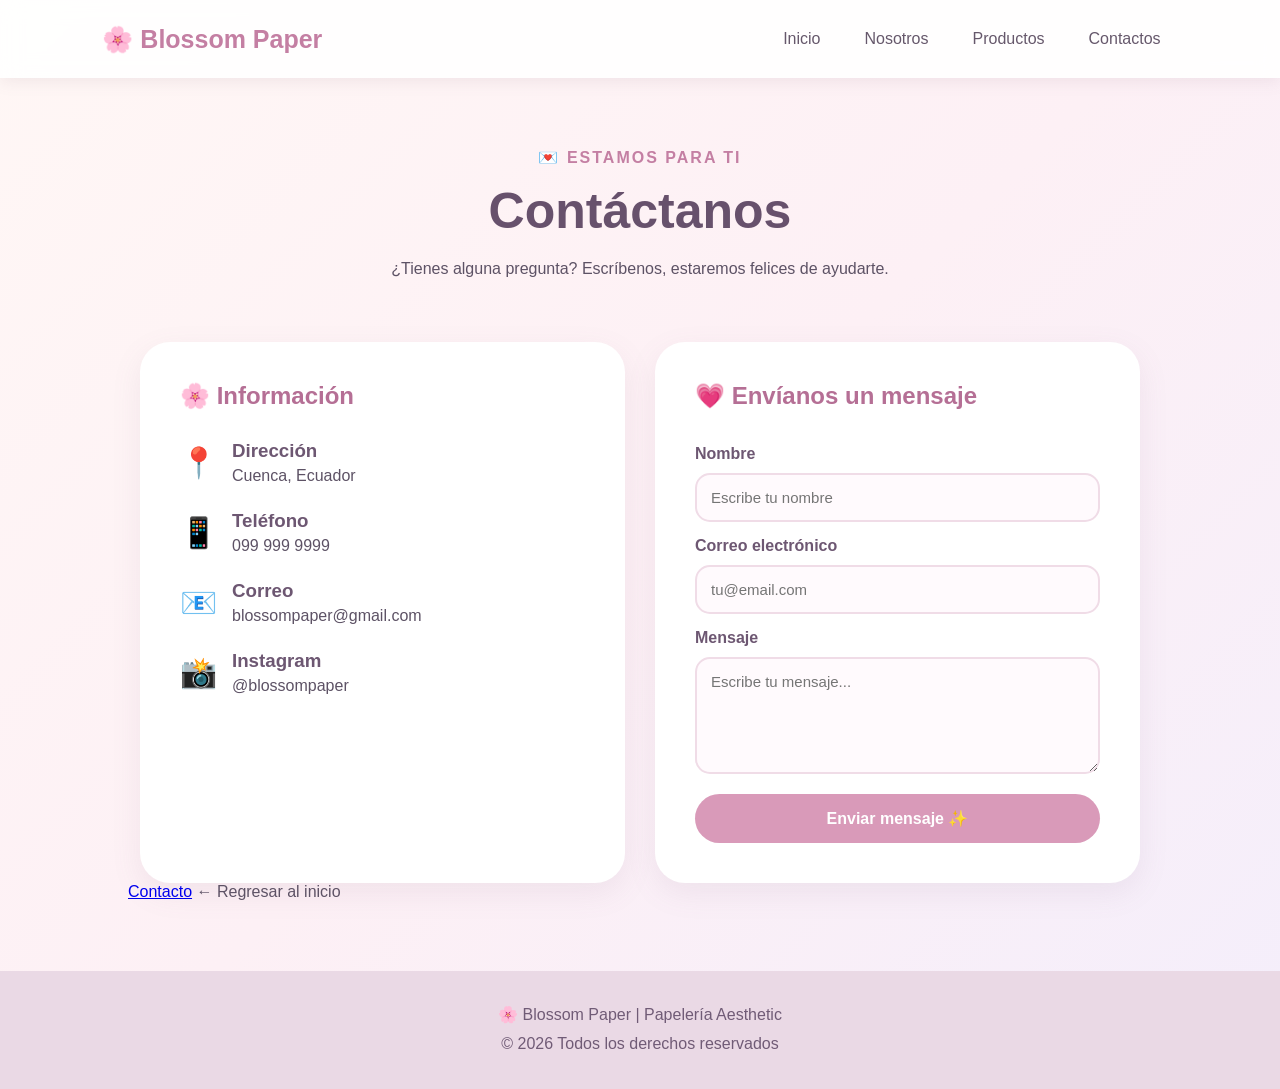
==== contactos.html @ 8117bee9 "Update contactos.html" ====
<!DOCTYPE html>
<html lang="es">

<head>

    <meta charset="UTF-8">

    <meta name="viewport"
          content="width=device-width, initial-scale=1.0">

    <title>Contactos | Blossom Paper</title>

    <link rel="stylesheet" href="style.css">

</head>


<body>


<header>

    <div class="logo">🌸 Blossom Paper</div>

    <nav>

        <a href="index.html">Inicio</a>

        <a href="nosotros.html">Nosotros</a>

        <a href="productos.html">Productos</a>

        <a href="contactos.html">Contactos</a>

    </nav>

</header>


<section class="pagina">


    <div class="titulo-pagina">

        <p>💌 ESTAMOS PARA TI</p>

        <h1>Contáctanos</h1>

        <p>
            ¿Tienes alguna pregunta?
            Escríbenos, estaremos felices de ayudarte.
        </p>

    </div>


    <div class="contacto-container">


        <div class="contacto-info">

            <h2>🌸 Información</h2>

            <div class="dato">

                <span>📍</span>

                <div>

                    <h3>Dirección</h3>

                    <p>Cuenca, Ecuador</p>

                </div>

            </div>


            <div class="dato">

                <span>📱</span>

                <div>

                    <h3>Teléfono</h3>

                    <p>099 999 9999</p>

                </div>

            </div>


            <div class="dato">

                <span>📧</span>

                <div>

                    <h3>Correo</h3>

                    <p>blossompaper@gmail.com</p>

                </div>

            </div>


            <div class="dato">

                <span>📸</span>

                <div>

                    <h3>Instagram</h3>

                    <p>@blossompaper</p>

                </div>

            </div>

        </div>



        <div class="formulario">

            <h2>💗 Envíanos un mensaje</h2>

            <form>

                <label>Nombre</label>

                <input type="text"
                       placeholder="Escribe tu nombre">

                <label>Correo electrónico</label>

                <input type="email"
                       placeholder="tu@email.com">

                <label>Mensaje</label>

                <textarea rows="5"
                          placeholder="Escribe tu mensaje..."></textarea>

                <button type="submit">
                    Enviar mensaje ✨
                </button>

            </form>

        </div>

    </div>


 <a href="contactos/">Contacto</a>
        ← Regresar al inicio
    </a>


</section>


<footer>

    <p>🌸 Blossom Paper | Papelería Aesthetic</p>

    <p>© 2026 Todos los derechos reservados</p>

</footer>


</body>

</html>
---- style.css ----
/* ==============================
   CONFIGURACIÓN GENERAL
================================ */

* {
    margin: 0;
    padding: 0;
    box-sizing: border-box;
}


body {

    font-family: "Segoe UI", Arial, sans-serif;

    background:
        linear-gradient(
            135deg,
            #fff7f5,
            #fdf0f5,
            #f4eefb
        );

    color: #5d5265;

    min-height: 100vh;
}


/* ==============================
   ENCABEZADO
================================ */

header {

    width: 100%;

    background: rgba(255, 255, 255, 0.90);

    backdrop-filter: blur(10px);

    display: flex;

    justify-content: space-between;

    align-items: center;

    padding: 20px 8%;

    box-shadow: 0 4px 15px rgba(130, 100, 120, 0.10);

    position: sticky;

    top: 0;

    z-index: 100;
}


.logo {

    font-size: 25px;

    font-weight: bold;

    color: #c47fa3;

}


nav {

    display: flex;

    gap: 10px;
}


nav a {

    text-decoration: none;

    color: #66586b;

    padding: 10px 17px;

    border-radius: 20px;

    transition: 0.3s;

}


nav a:hover {

    background: #f6dce9;

    color: #a95882;

}


/* ==============================
   INICIO
================================ */

.hero {

    min-height: 600px;

    display: flex;

    align-items: center;

    justify-content: space-between;

    gap: 60px;

    padding: 80px 10%;

}


.hero-text {

    max-width: 600px;
}


.subtitulo {

    color: #c47fa3;

    letter-spacing: 2px;

    font-weight: bold;

    margin-bottom: 15px;
}


.hero h1 {

    font-size: 60px;

    line-height: 1.1;

    color: #66506b;

    margin-bottom: 25px;
}


.hero-text > p {

    font-size: 18px;

    line-height: 1.8;

    margin-bottom: 30px;
}


.boton {

    display: inline-block;

    text-decoration: none;

    background: #d99ab9;

    color: white;

    padding: 14px 28px;

    border-radius: 30px;

    font-weight: bold;

    transition: 0.3s;

    box-shadow: 0 6px 15px rgba(200, 130, 165, 0.25);
}


.boton:hover {

    background: #bd769d;

    transform: translateY(-3px);
}


/* TARJETA DEL INICIO */

.hero-card {

    width: 350px;

    height: 350px;

    background: linear-gradient(
        145deg,
        #f7dce8,
        #e9ddf5
    );

    border-radius: 50px;

    display: flex;

    flex-direction: column;

    align-items: center;

    justify-content: center;

    text-align: center;

    box-shadow:
        0 20px 40px rgba(150, 120, 150, 0.15);

    transform: rotate(3deg);
}


.hero-card .flor {

    font-size: 80px;

    margin-bottom: 15px;
}


.hero-card h2 {

    color: #6d5772;

    margin-bottom: 10px;
}


.hero-card p {

    width: 70%;

    line-height: 1.6;
}


/* ==============================
   BIENVENIDA
================================ */

.bienvenida {

    text-align: center;

    padding: 80px 10%;

    background: rgba(255,255,255,0.5);
}


.bienvenida h2 {

    font-size: 35px;

    color: #725c76;

    margin-bottom: 20px;
}


.bienvenida > p {

    max-width: 700px;

    margin: auto;

    line-height: 1.7;
}


.categorias {

    display: flex;

    justify-content: center;

    gap: 25px;

    margin-top: 40px;

    flex-wrap: wrap;
}


.categoria {

    background: white;

    padding: 30px;

    width: 250px;

    border-radius: 25px;

    box-shadow:
        0 10px 30px rgba(140,110,140,0.10);

    transition: 0.3s;
}


.categoria:hover {

    transform: translateY(-8px);
}


.categoria span {

    font-size: 45px;
}


.categoria h3 {

    margin: 15px 0 10px;

    color: #705b76;
}


/* ==============================
   PÁGINAS INTERNAS
================================ */

.pagina {

    padding: 70px 10%;

    min-height: 750px;
}


.titulo-pagina {

    text-align: center;

    margin-bottom: 60px;
}


.titulo-pagina p:first-child {

    color: #c47fa3;

    font-weight: bold;

    letter-spacing: 2px;
}


.titulo-pagina h1 {

    font-size: 50px;

    color: #67516c;

    margin: 15px 0;
}


.titulo-pagina p:last-child {

    line-height: 1.7;
}


/* ==============================
   NOSOTROS
================================ */

.nosotros-contenido {

    display: grid;

    grid-template-columns: 1fr 1fr;

    gap: 30px;

    margin-bottom: 50px;
}


.nosotros-texto,
.mision {

    background: white;

    padding: 40px;

    border-radius: 30px;

    box-shadow: 0 10px 30px rgba(140,110,140,0.10);
}


.nosotros-texto h2,
.mision h2 {

    color: #b56f95;

    margin-bottom: 20px;
}


.nosotros-texto p,
.mision p {

    line-height: 1.8;

    margin-bottom: 15px;
}


.mision {

    background: linear-gradient(
        135deg,
        #f9e3ed,
        #eee4f8
    );
}


.valores {

    display: flex;

    justify-content: center;

    gap: 25px;

    margin-bottom: 50px;

    flex-wrap: wrap;
}


.valores div {

    background: white;

    text-align: center;

    padding: 30px;

    width: 230px;

    border-radius: 25px;
}


.valores span {

    font-size: 40px;
}


.valores h3 {

    margin: 10px 0;

    color: #6d5772;
}


.regresar {

    display: block;

    width: max-content;

    margin: 30px auto 0;
}


/* ==============================
   PRODUCTOS
================================ */

.productos {

    display: grid;

    grid-template-columns:
        repeat(2, 1fr);

    gap: 35px;

    max-width: 1000px;

    margin: auto;
}


.producto {

    background: white;

    border-radius: 30px;

    overflow: hidden;

    box-shadow:
        0 10px 30px rgba(140,110,140,0.12);

    transition: 0.3s;
}


.producto:hover {

    transform: translateY(-8px);

    box-shadow:
        0 15px 35px rgba(140,110,140,0.18);
}


.producto img {

    width: 100%;

    height: 280px;

    object-fit: cover;

    display: block;
}


.producto-info {

    padding: 25px;
}


.producto-info h2 {

    color: #705b76;

    margin-bottom: 10px;
}


.producto-info p {

    line-height: 1.6;

    margin-bottom: 15px;
}


.precio {

    font-size: 22px;

    font-weight: bold;

    color: #c06f99;
}


/* ==============================
   CONTACTOS
================================ */

.contacto-container {

    max-width: 1000px;

    margin: auto;

    display: grid;

    grid-template-columns:
        1fr 1fr;

    gap: 30px;
}


.contacto-info,
.formulario {

    background: white;

    padding: 40px;

    border-radius: 30px;

    box-shadow:
        0 10px 30px rgba(140,110,140,0.10);
}


.contacto-info h2,
.formulario h2 {

    color: #b56f95;

    margin-bottom: 30px;
}


.dato {

    display: flex;

    align-items: center;

    gap: 15px;

    margin-bottom: 25px;
}


.dato span {

    font-size: 30px;
}


.dato h3 {

    color: #6d5772;

    margin-bottom: 5px;
}


form {

    display: flex;

    flex-direction: column;

    gap: 10px;
}


form label {

    font-weight: bold;

    color: #6d5772;

    margin-top: 5px;
}


input,
textarea {

    border: 2px solid #f0dce7;

    border-radius: 15px;

    padding: 14px;

    font-family: inherit;

    outline: none;

    background: #fffafd;

    font-size: 15px;
}


input:focus,
textarea:focus {

    border-color: #d99ab9;
}


button {

    border: none;

    padding: 15px;

    border-radius: 25px;

    background: #d99ab9;

    color: white;

    font-size: 16px;

    font-weight: bold;

    cursor: pointer;

    margin-top: 10px;

    transition: 0.3s;
}


button:hover {

    background: #bd769d;
}


/* ==============================
   FOOTER
================================ */

footer {

    background: #ead9e5;

    text-align: center;

    padding: 30px;

    color: #705b76;

    line-height: 1.8;
}


/* ==============================
   RESPONSIVE
================================ */

@media (max-width: 800px) {

    header {

        flex-direction: column;

        gap: 15px;

    }

    nav {

        flex-wrap: wrap;

        justify-content: center;

    }

    .hero {

        flex-direction: column;

        text-align: center;

    }

    .hero h1 {

        font-size: 42px;

    }

    .hero-card {

        width: 280px;

        height: 280px;

    }

    .nosotros-contenido,
    .contacto-container {

        grid-template-columns: 1fr;

    }

    .productos {

        grid-template-columns: 1fr;

    }

}
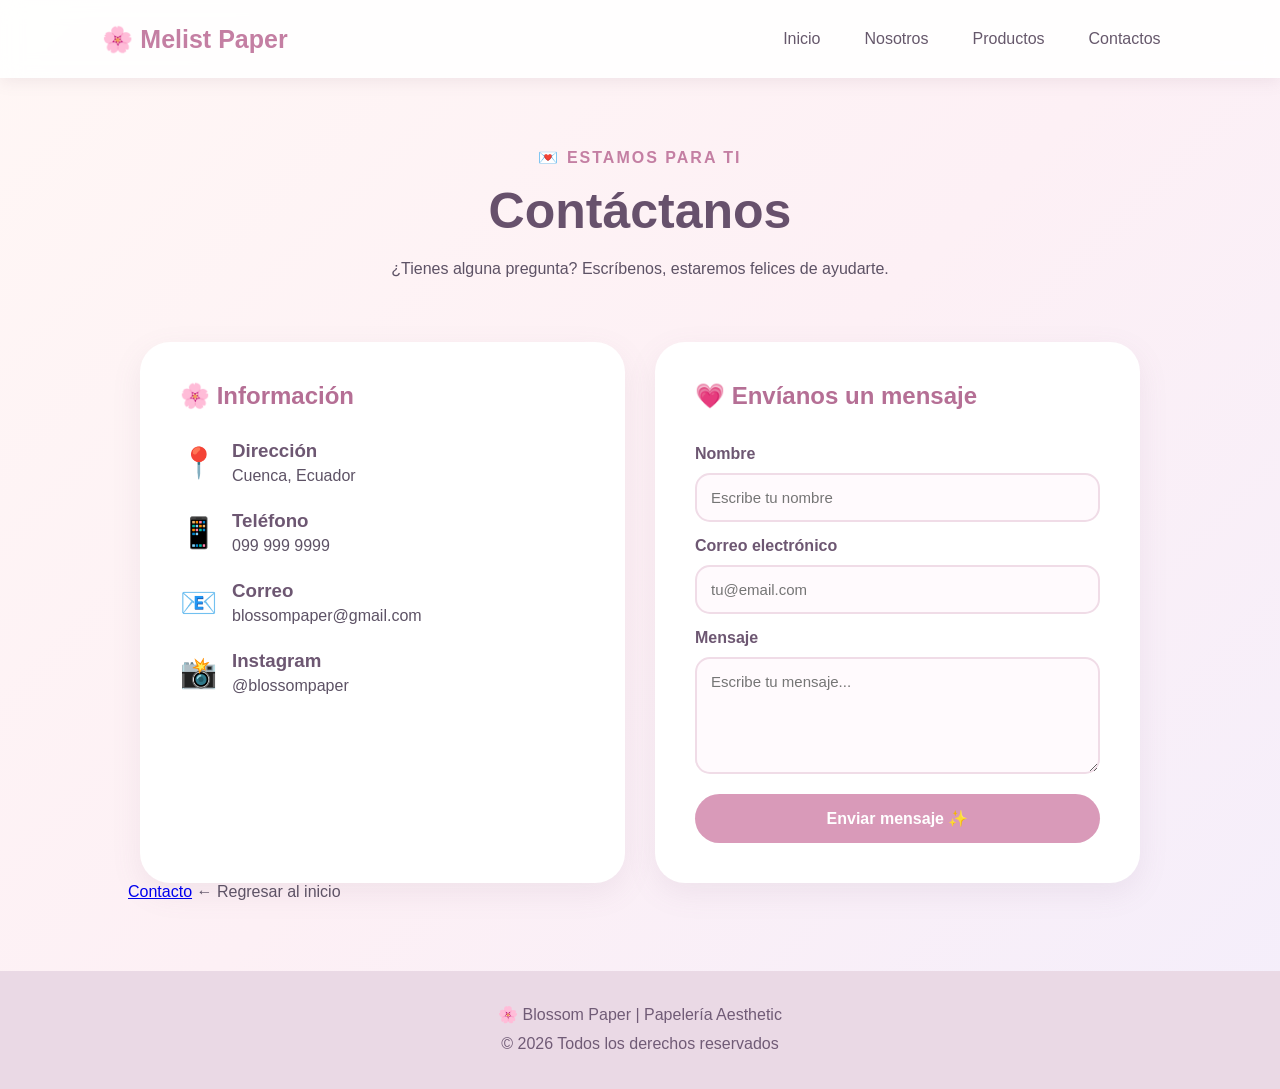
==== commit 34c5cc6e: "cambio" ====
--- a/contactos.html
+++ b/contactos.html
@@ -20,7 +20,7 @@
 
 <header>
 
-    <div class="logo">🌸 Blossom Paper</div>
+    <div class="logo">🌸 Melist Paper</div>
 
     <nav>
 
@@ -156,7 +156,7 @@
     </div>
 
 
- <a href="contactos/">Contacto</a>
+ <a href="contacto.html">Contacto</a>
         ← Regresar al inicio
     </a>
 
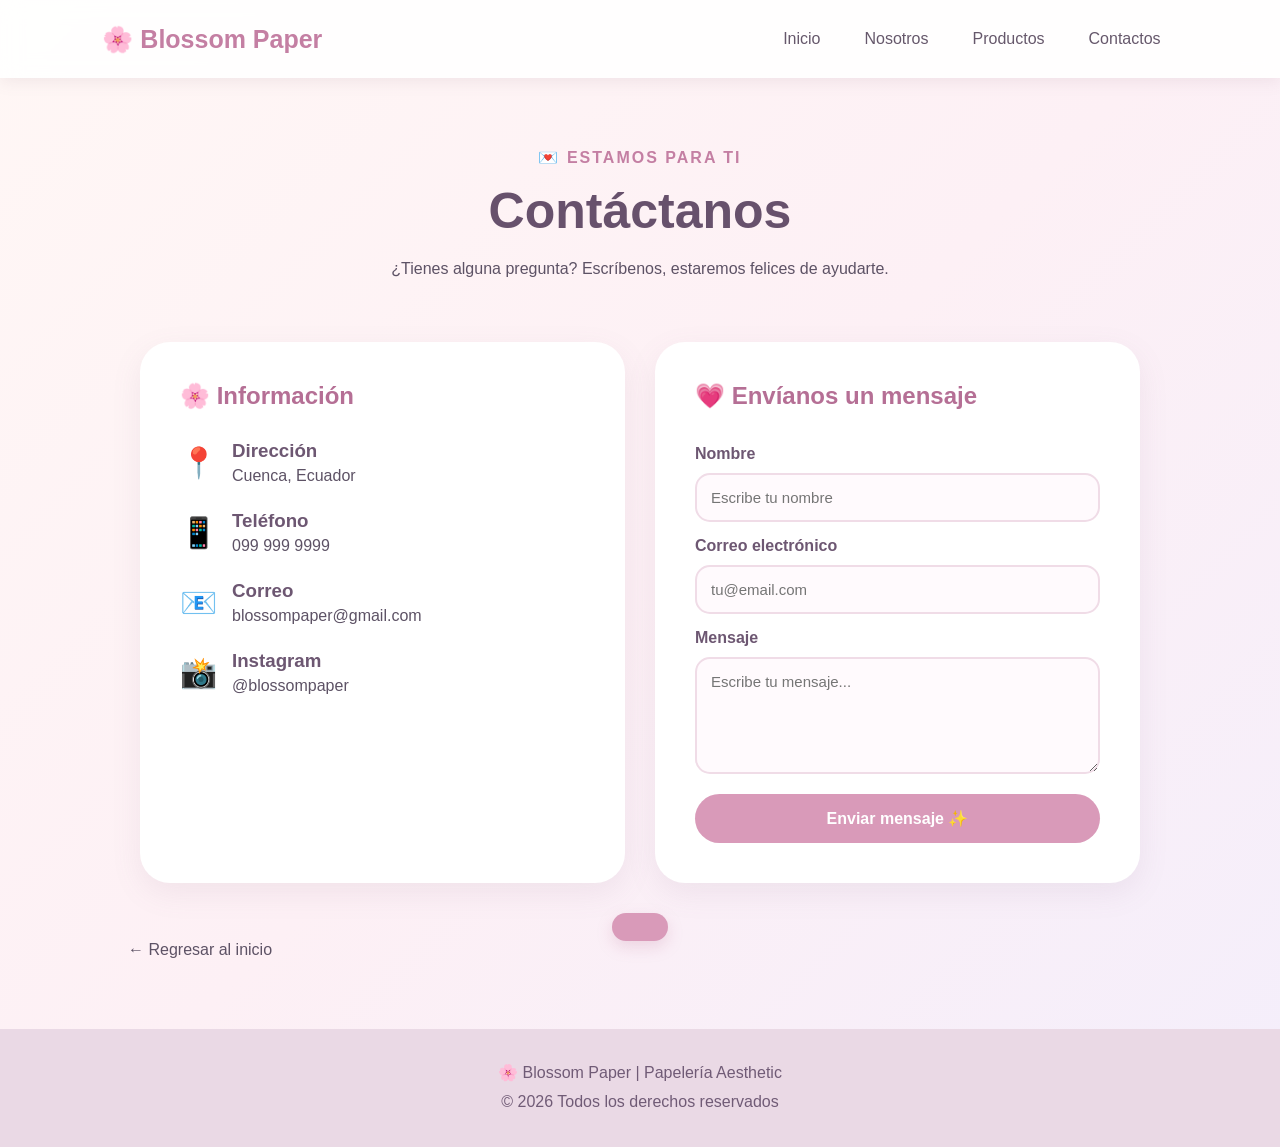
==== commit 3960cf2f: "ed ct" ====
--- a/contactos.html
+++ b/contactos.html
@@ -20,7 +20,7 @@
 
 <header>
 
-    <div class="logo">🌸 Melist Paper</div>
+    <div class="logo">🌸 Blossom Paper</div>
 
     <nav>
 
@@ -156,7 +156,7 @@
     </div>
 
 
- <a href="contacto.html">Contacto</a>
+ <a href="index" class="boton regresar"></a>
         ← Regresar al inicio
     </a>
 
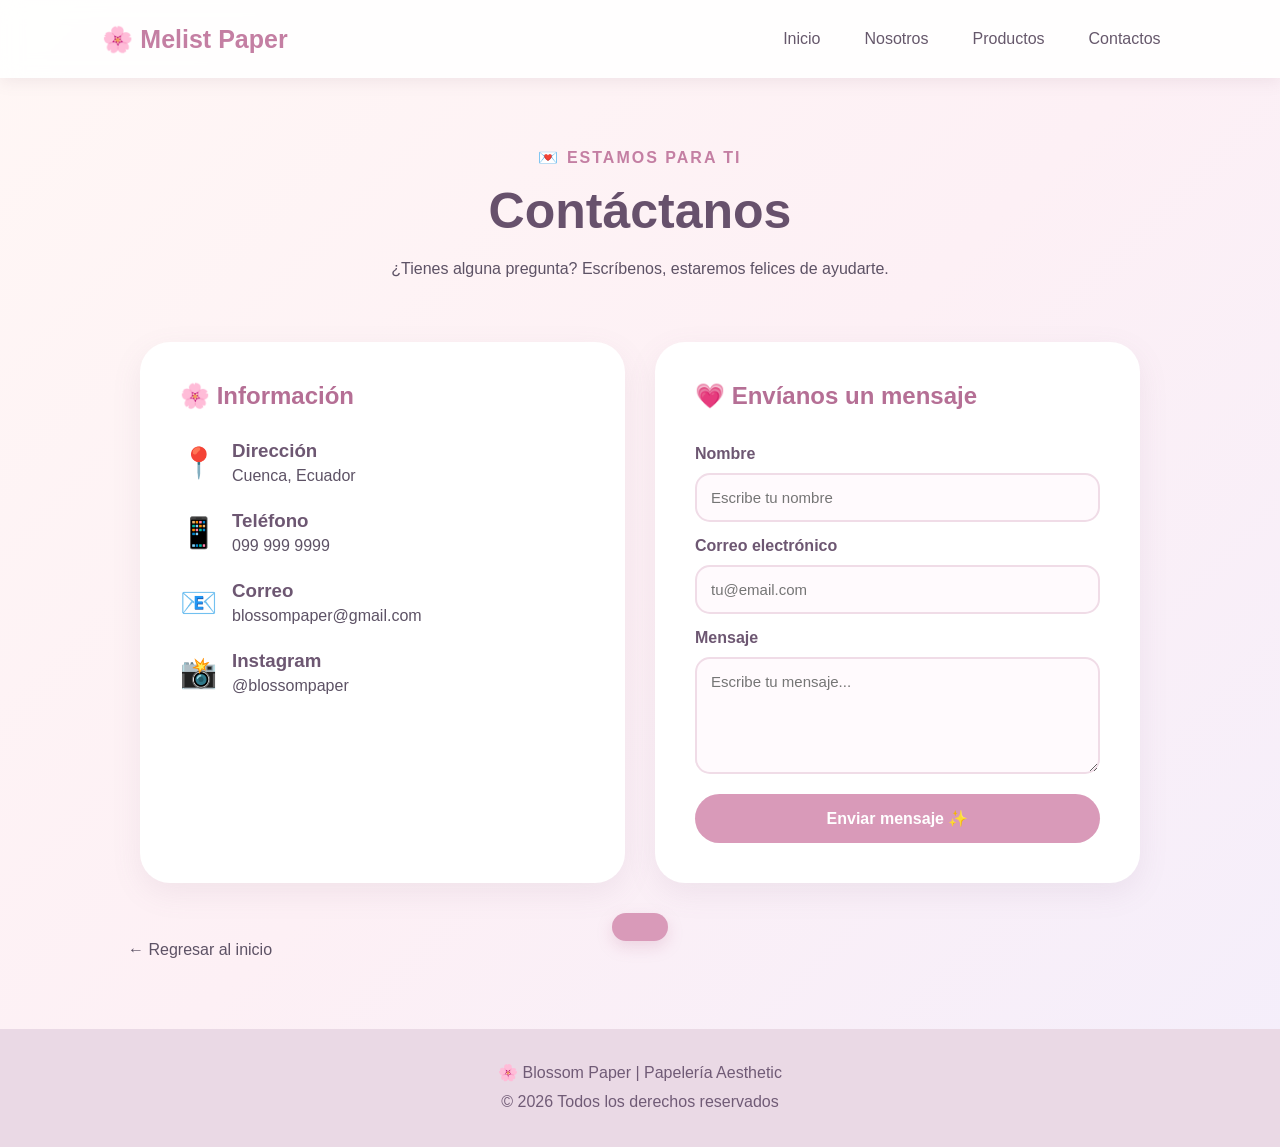
==== commit 66ba4c1b: "Merge branch 'main' of https://github.com/mntalygomez/EVALUACION-PRACTICA" ====
--- a/contactos.html
+++ b/contactos.html
@@ -20,7 +20,7 @@
 
 <header>
 
-    <div class="logo">🌸 Blossom Paper</div>
+    <div class="logo">🌸 Melist Paper</div>
 
     <nav>
 
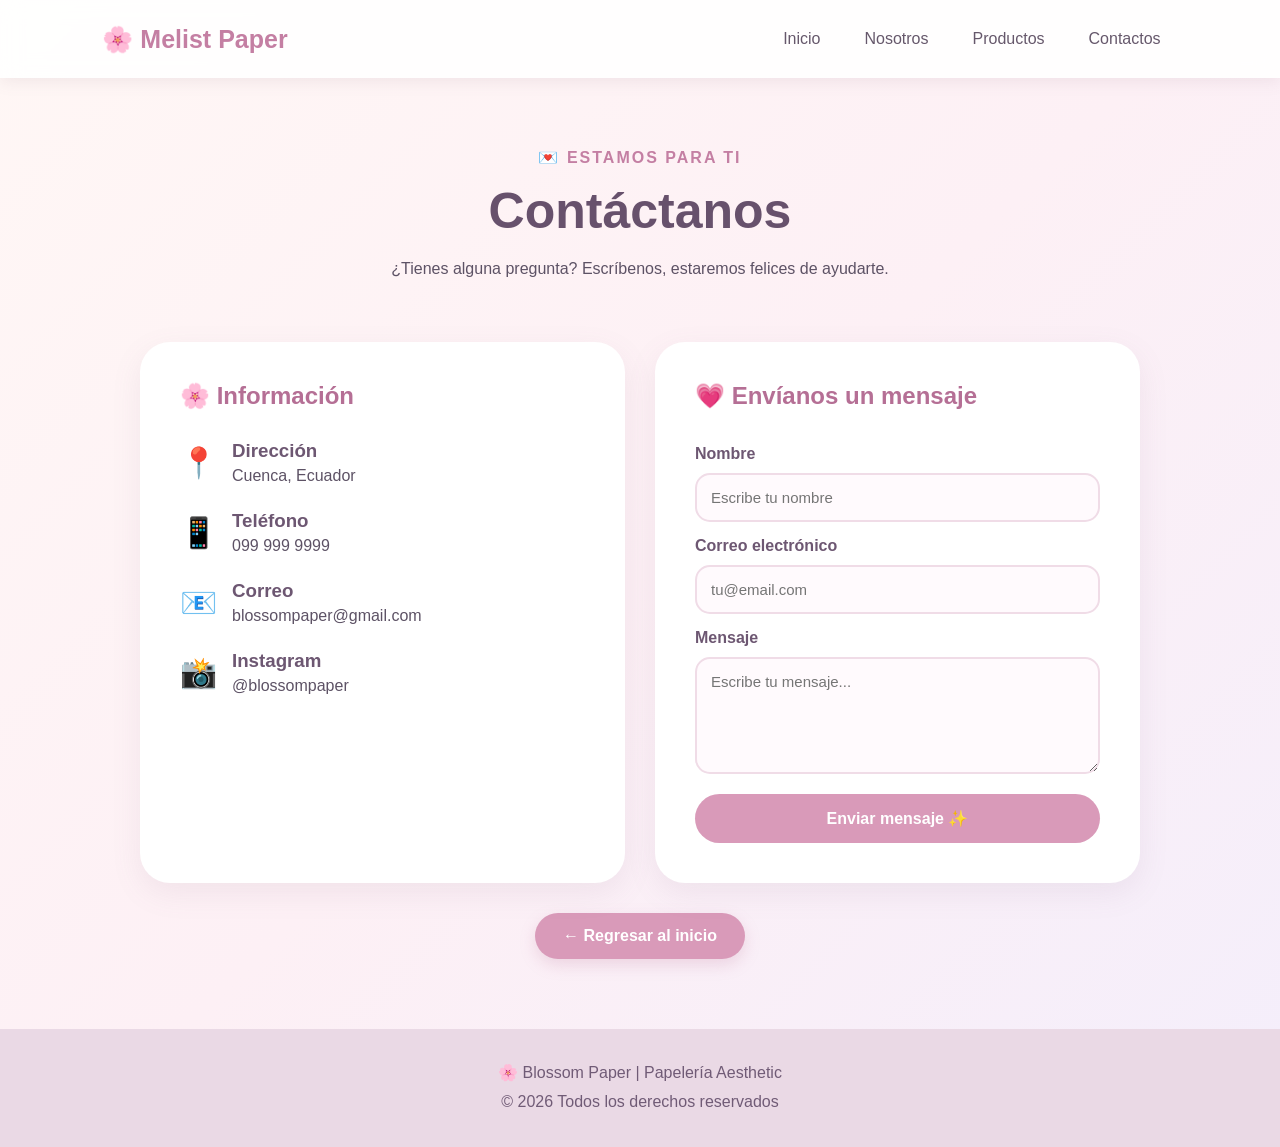
==== commit 067df394: "boton" ====
--- a/contactos.html
+++ b/contactos.html
@@ -156,7 +156,7 @@
     </div>
 
 
- <a href="index" class="boton regresar"></a>
+ <a href="index.html" class="boton regresar">
         ← Regresar al inicio
     </a>
 
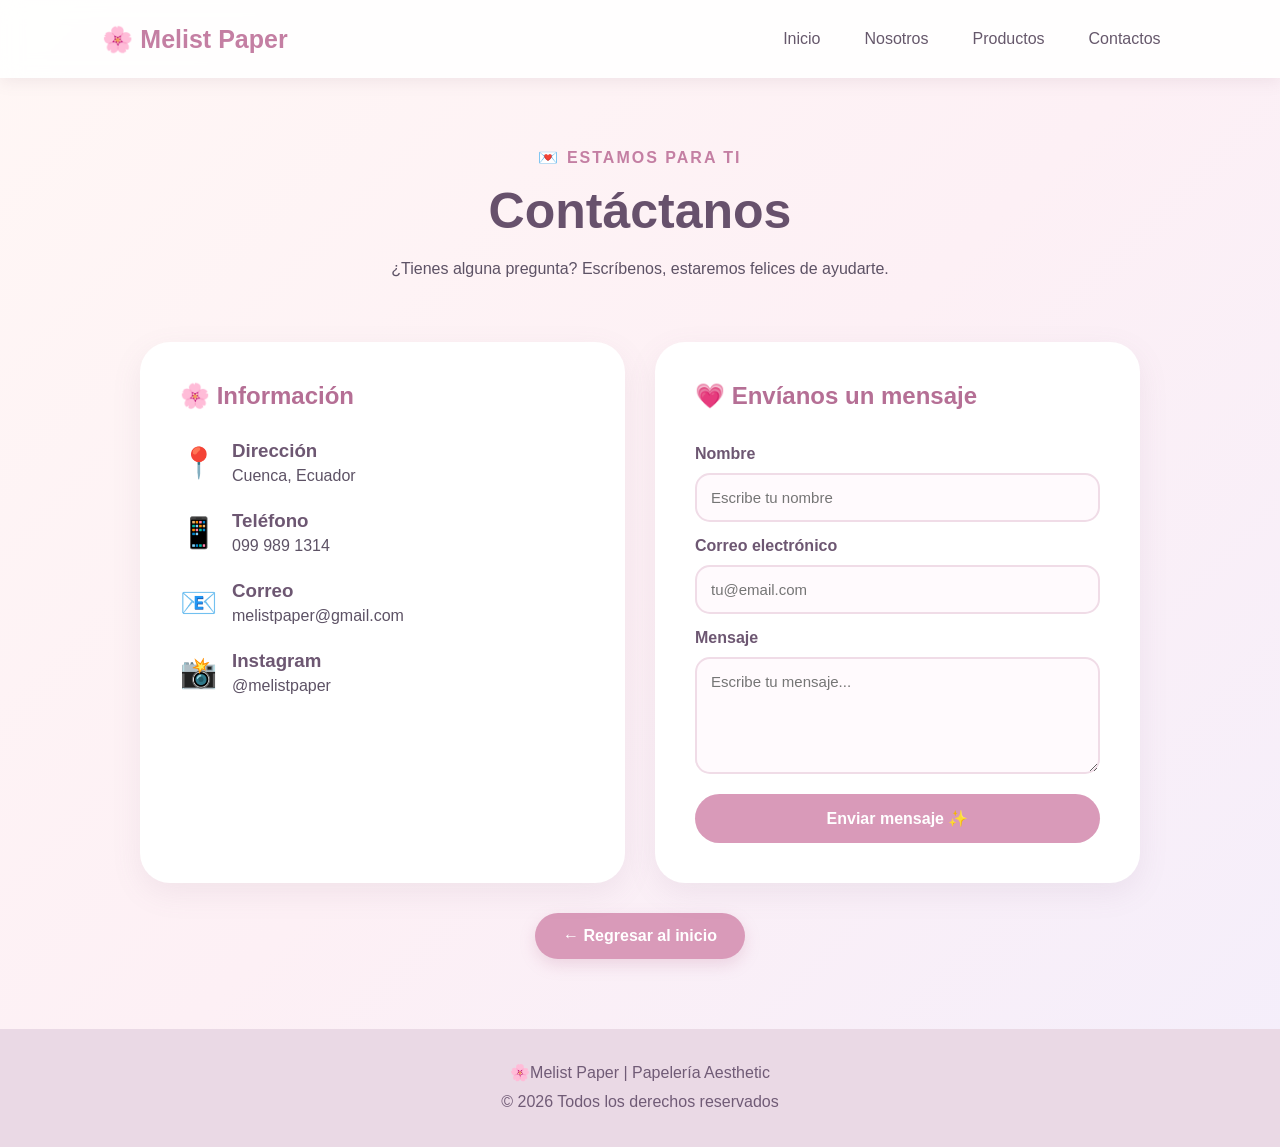
==== commit 69333f76: "contactoedt" ====
--- a/contactos.html
+++ b/contactos.html
@@ -84,7 +84,7 @@
 
                     <h3>Teléfono</h3>
 
-                    <p>099 999 9999</p>
+                    <p>099 989 1314</p>
 
                 </div>
 
@@ -99,7 +99,7 @@
 
                     <h3>Correo</h3>
 
-                    <p>blossompaper@gmail.com</p>
+                    <p>melistpaper@gmail.com</p>
 
                 </div>
 
@@ -114,7 +114,7 @@
 
                     <h3>Instagram</h3>
 
-                    <p>@blossompaper</p>
+                    <p>@melistpaper</p>
 
                 </div>
 
@@ -166,7 +166,7 @@
 
 <footer>
 
-    <p>🌸 Blossom Paper | Papelería Aesthetic</p>
+    <p>🌸Melist Paper  | Papelería Aesthetic</p>
 
     <p>© 2026 Todos los derechos reservados</p>
 
